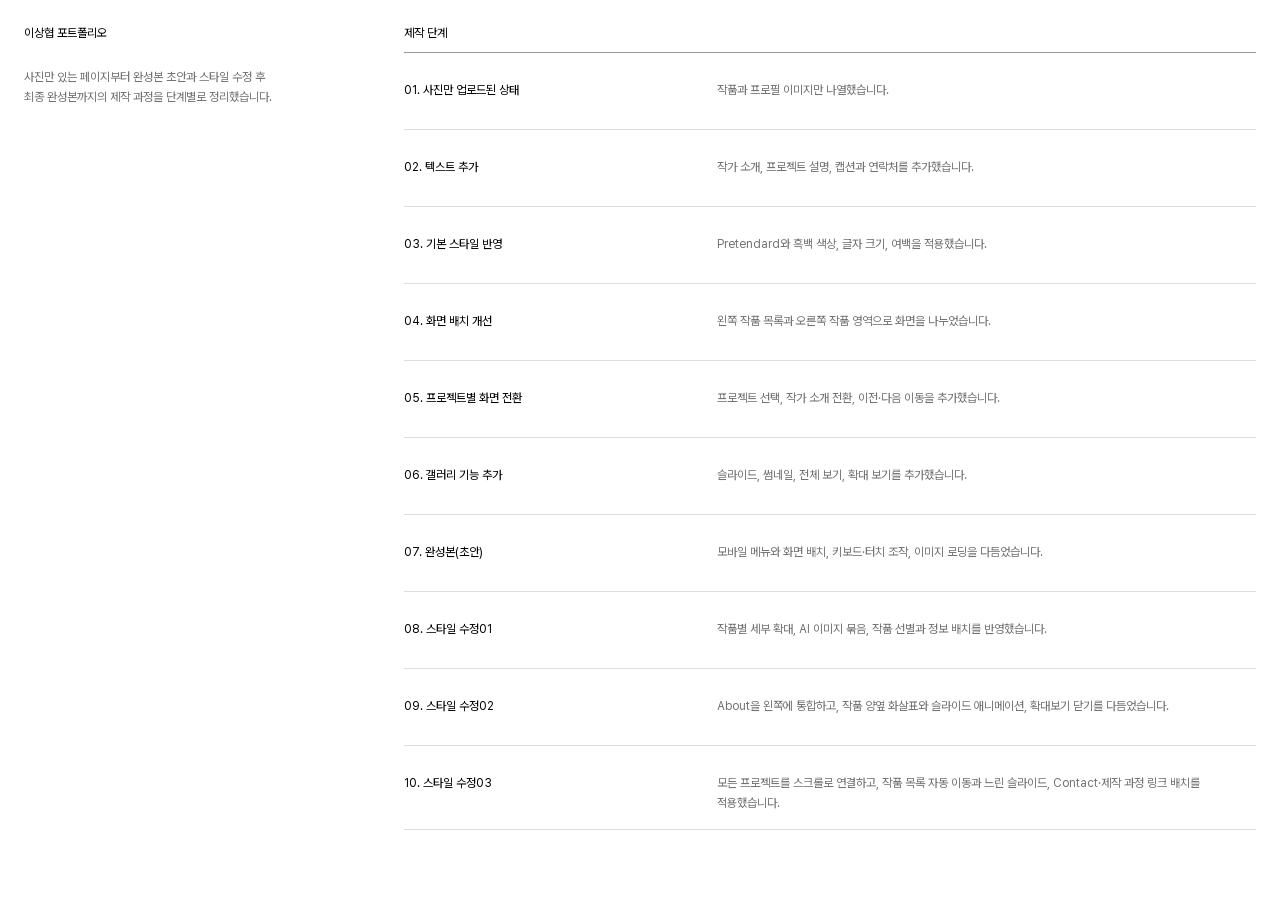
==== index.html @ 027a7646 "Style the stage index and align stage 10 URL with its title" ====
<!doctype html>
<html lang="ko">
  <head>
    <meta charset="utf-8" />
    <meta name="viewport" content="width=device-width, initial-scale=1" />
    <title>이상협 포트폴리오 — 단계별 페이지</title>
    <link rel="stylesheet" href="style.css" />
    <link rel="preload" href="assets/fonts/PretendardVariable.woff2" as="font" type="font/woff2" crossorigin />
  </head>
  <body>
    <header>
      <h1>이상협 포트폴리오</h1>
      <p>
        사진만 있는 페이지부터 완성본 초안과 스타일 수정 후 <br />최종 완성본까지의 제작 과정을 단계별로 정리했습니다.
      </p>
    </header>
    <main>
      <h2>제작 단계</h2>
      <ol>
        <li>
          <h3><a href="stages/01-html/">01. 사진만 업로드된 상태</a></h3>
          <p>작품과 프로필 이미지만 나열했습니다.</p>
        </li>
        <li>
          <h3><a href="stages/02-html-text/">02. 텍스트 추가</a></h3>
          <p>작가 소개, 프로젝트 설명, 캡션과 연락처를 추가했습니다.</p>
        </li>
        <li>
          <h3><a href="stages/03-style/">03. 기본 스타일 반영</a></h3>
          <p>Pretendard와 흑백 색상, 글자 크기, 여백을 적용했습니다.</p>
        </li>
        <li>
          <h3><a href="stages/04-layout/">04. 화면 배치 개선</a></h3>
          <p>왼쪽 작품 목록과 오른쪽 작품 영역으로 화면을 나누었습니다.</p>
        </li>
        <li>
          <h3><a href="stages/05-navigation/">05. 프로젝트별 화면 전환</a></h3>
          <p>프로젝트 선택, 작가 소개 전환, 이전·다음 이동을 추가했습니다.</p>
        </li>
        <li>
          <h3><a href="stages/06-gallery/">06. 갤러리 기능 추가</a></h3>
          <p>슬라이드, 썸네일, 전체 보기, 확대 보기를 추가했습니다.</p>
        </li>
        <li>
          <h3><a href="stages/07-final/">07. 완성본(초안)</a></h3>
          <p>모바일 메뉴와 화면 배치, 키보드·터치 조작, 이미지 로딩을 다듬었습니다.</p>
        </li>
        <li>
          <h3><a href="stages/08-style-revision/">08. 스타일 수정01</a></h3>
          <p>작품별 세부 확대, AI 이미지 묶음, 작품 선별과 정보 배치를 반영했습니다.</p>
        </li>
        <li>
          <h3><a href="stages/09-layout-interaction/">09. 스타일 수정02</a></h3>
          <p>About을 왼쪽에 통합하고, 작품 양옆 화살표와 슬라이드 애니메이션, 확대보기 닫기를 다듬었습니다.</p>
        </li>
        <li>
          <h3><a href="stages/10-style-revision-03/">10. 스타일 수정03</a></h3>
          <p>
            모든 프로젝트를 스크롤로 연결하고, 작품 목록 자동 이동과 느린 슬라이드, Contact·제작 과정 링크 배치를
            적용했습니다.
          </p>
        </li>
      </ol>
    </main>
  </body>
</html>
---- style.css ----
@font-face {
  font-family: Pretendard;
  src: url("assets/fonts/PretendardVariable.woff2") format("woff2");
  font-weight: 100 900;
  font-display: swap;
}
* { box-sizing: border-box; }
body {
  display: grid; grid-template-columns: minmax(220px, .7fr) minmax(0, 1.8fr); gap: 48px;
  margin: 0; padding: 24px; background: #fff; color: #000;
  font: 400 12px/1.65 Pretendard, sans-serif; -webkit-font-smoothing: antialiased;
}
h1, h2, h3, p { margin: 0; font: inherit; }
header { position: sticky; top: 24px; align-self: start; }
header p { max-width: 280px; margin-top: 24px; color: #737373; word-break: keep-all; }
main { min-width: 0; }
h2 { padding-bottom: 8px; border-bottom: 1px solid #999; }
ol { margin: 0; padding: 0; list-style: none; }
li { display: grid; grid-template-columns: minmax(150px, .7fr) minmax(0, 1.3fr); align-items: baseline; gap: 24px; padding: 16px 0; border-bottom: 1px solid #ddd; }
li p { color: #737373; word-break: keep-all; overflow-wrap: anywhere; }
a { display: inline-flex; align-items: center; min-height: 44px; color: inherit; text-decoration: none; }
a:hover { text-decoration: underline; text-underline-offset: 4px; }
a:focus-visible { outline: 2px solid #000; outline-offset: 4px; }
::selection { background: #000; color: #fff; }
@media (max-width: 900px) {
  body { grid-template-columns: 220px minmax(0, 1fr); gap: 32px; }
  li { grid-template-columns: 1fr; gap: 4px; }
}
@media (max-width: 640px) {
  body { grid-template-columns: 1fr; gap: 32px; padding: 20px; }
  header { position: static; }
  header p { max-width: none; margin-top: 12px; }
}
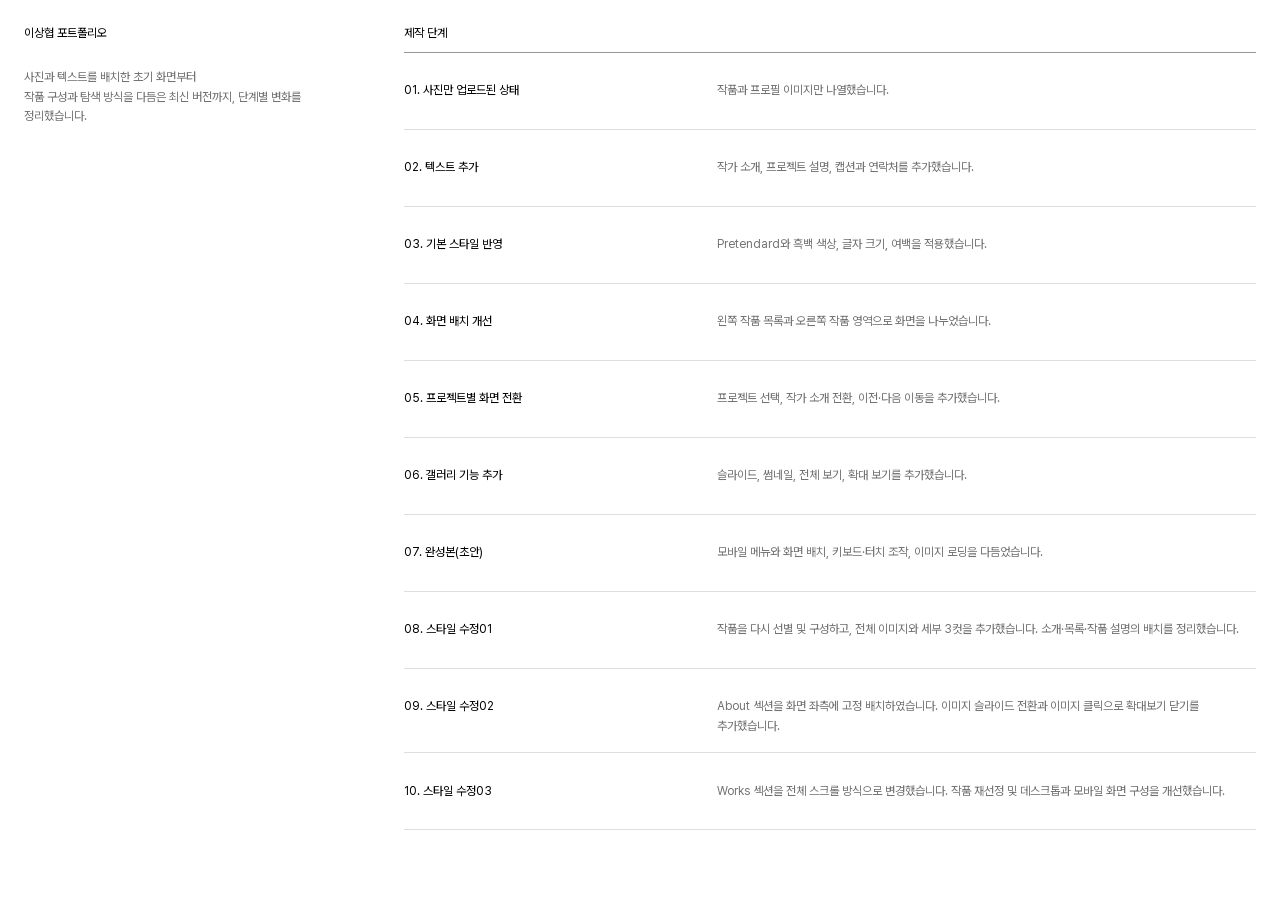
==== commit 93fd8175: "Clarify stage descriptions and emphasize mobile section headings" ====
--- a/index.html
+++ b/index.html
@@ -11,7 +11,8 @@
     <header>
       <h1>이상협 포트폴리오</h1>
       <p>
-        사진만 있는 페이지부터 완성본 초안과 스타일 수정 후 <br />최종 완성본까지의 제작 과정을 단계별로 정리했습니다.
+        사진과 텍스트를 배치한 초기 화면부터 <br />작품 구성과 탐색 방식을 다듬은 최신 버전까지, 단계별 변화를
+        정리했습니다.
       </p>
     </header>
     <main>
@@ -47,17 +48,22 @@
         </li>
         <li>
           <h3><a href="stages/08-style-revision/">08. 스타일 수정01</a></h3>
-          <p>작품별 세부 확대, AI 이미지 묶음, 작품 선별과 정보 배치를 반영했습니다.</p>
+          <p>
+            작품을 다시 선별 및 구성하고, 전체 이미지와 세부 3컷을 추가했습니다. 소개·목록·작품 설명의 배치를
+            정리했습니다.
+          </p>
         </li>
         <li>
           <h3><a href="stages/09-layout-interaction/">09. 스타일 수정02</a></h3>
-          <p>About을 왼쪽에 통합하고, 작품 양옆 화살표와 슬라이드 애니메이션, 확대보기 닫기를 다듬었습니다.</p>
+          <p>
+            About 섹션을 화면 좌측에 고정 배치하였습니다. 이미지 슬라이드 전환과 이미지 클릭으로 확대보기 닫기를
+            추가했습니다.
+          </p>
         </li>
         <li>
           <h3><a href="stages/10-style-revision-03/">10. 스타일 수정03</a></h3>
           <p>
-            모든 프로젝트를 스크롤로 연결하고, 작품 목록 자동 이동과 느린 슬라이드, Contact·제작 과정 링크 배치를
-            적용했습니다.
+            Works 섹션을 전체 스크롤 방식으로 변경했습니다. 작품 재선정 및 데스크톱과 모바일 화면 구성을 개선했습니다.
           </p>
         </li>
       </ol>
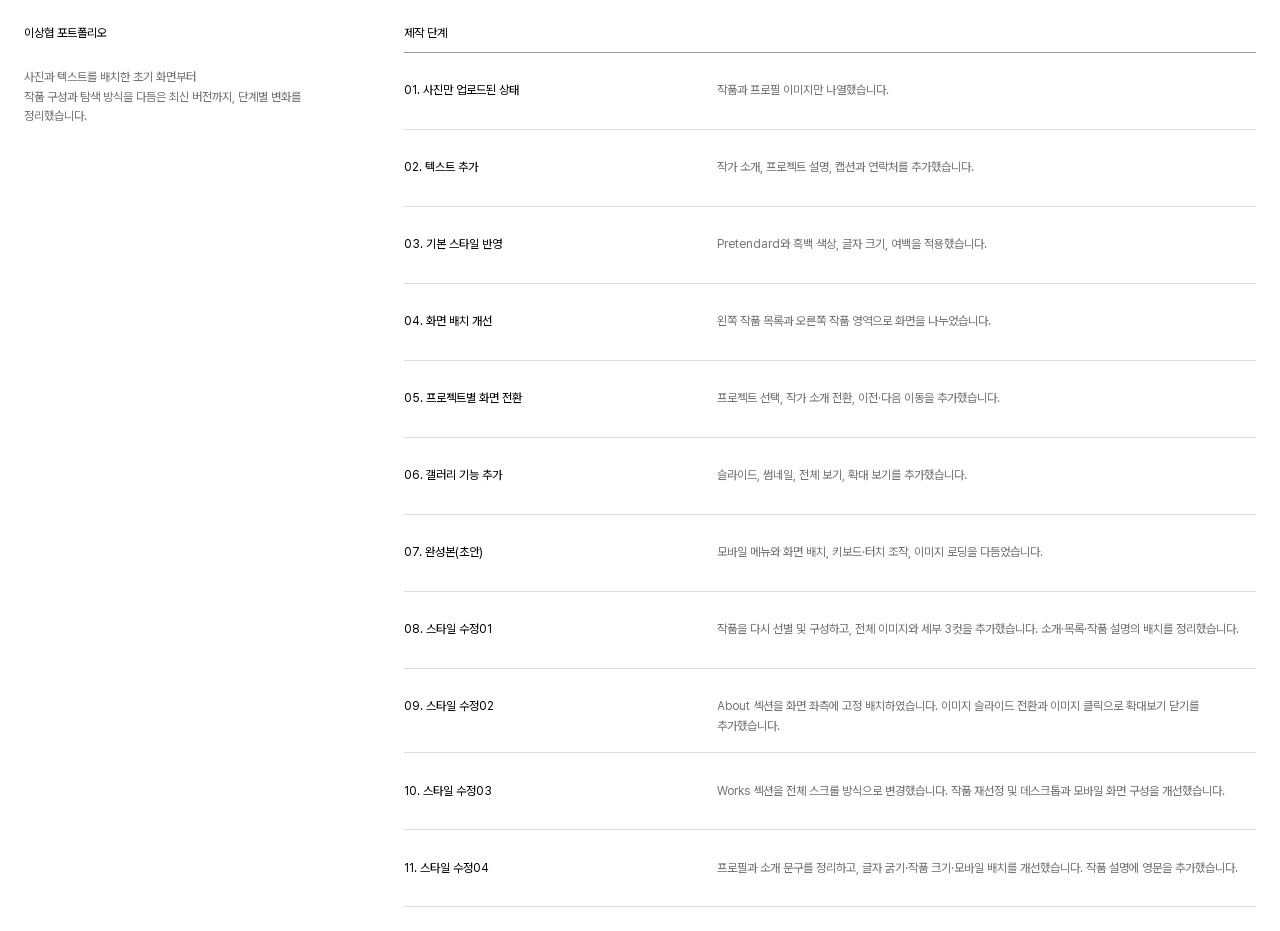
==== commit 4e2f10ff: "Add stage 11 style revision with inline artwork magnifier" ====
--- a/index.html
+++ b/index.html
@@ -66,6 +66,10 @@
             Works 섹션을 전체 스크롤 방식으로 변경했습니다. 작품 재선정 및 데스크톱과 모바일 화면 구성을 개선했습니다.
           </p>
         </li>
+        <li>
+          <h3><a href="stages/11-style-revision-04/">11. 스타일 수정04</a></h3>
+          <p>프로필과 소개 문구를 정리하고, 글자 굵기·작품 크기·모바일 배치를 개선했습니다. 작품 설명에 영문을 추가했습니다.</p>
+        </li>
       </ol>
     </main>
   </body>
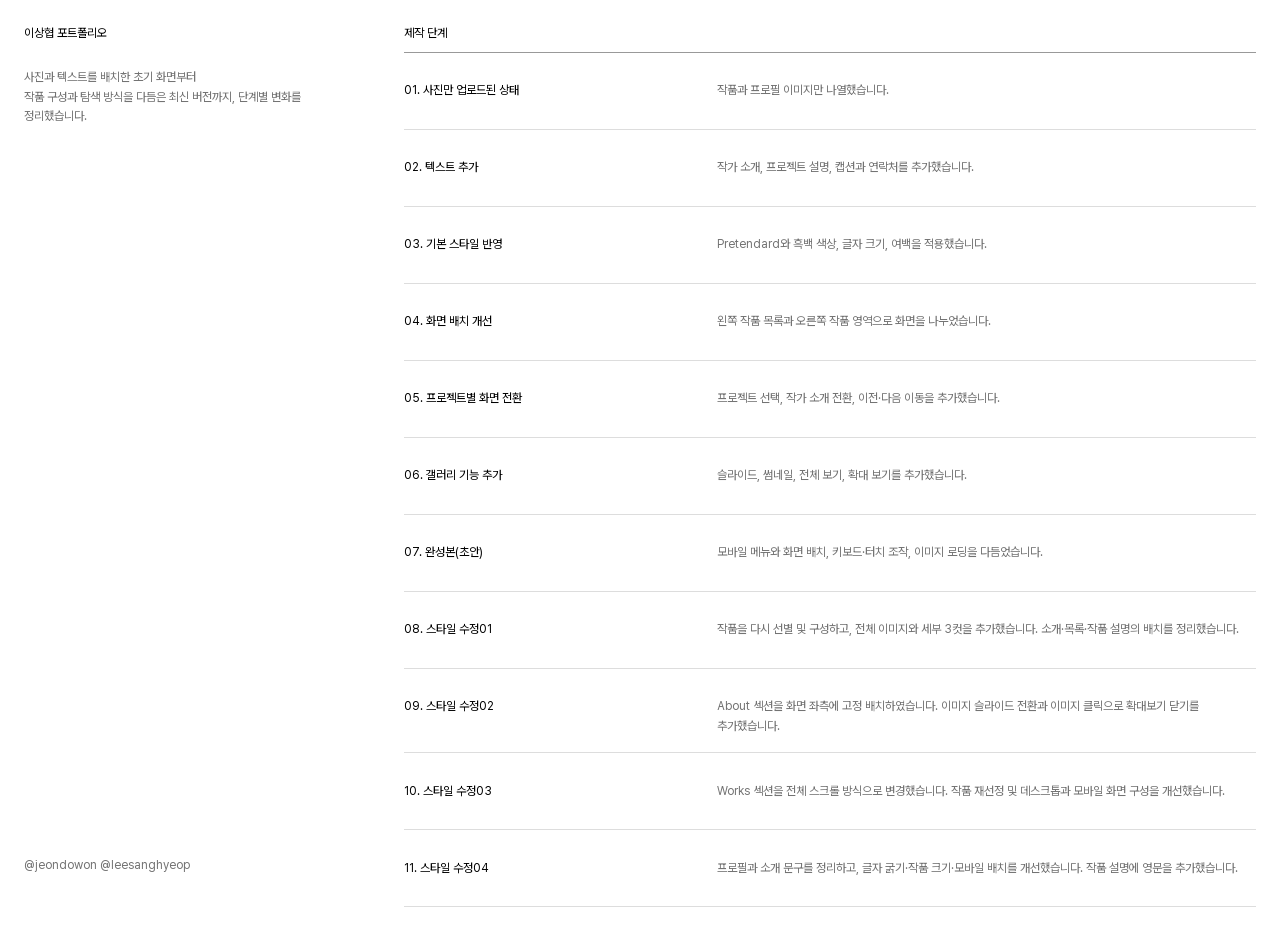
==== commit c142b9d8: "Add creator credits to stage index footer" ====
--- a/index.html
+++ b/index.html
@@ -72,5 +72,6 @@
         </li>
       </ol>
     </main>
+    <footer class="credits">@jeondowon @leesanghyeop</footer>
   </body>
 </html>
--- a/style.css
+++ b/style.css
@@ -14,6 +14,7 @@
 header { position: sticky; top: 24px; align-self: start; }
 header p { max-width: 280px; margin-top: 24px; color: #737373; word-break: keep-all; }
 main { min-width: 0; }
+.credits { position: fixed; left: 24px; bottom: 24px; color: #737373; }
 h2 { padding-bottom: 8px; border-bottom: 1px solid #999; }
 ol { margin: 0; padding: 0; list-style: none; }
 li { display: grid; grid-template-columns: minmax(150px, .7fr) minmax(0, 1.3fr); align-items: baseline; gap: 24px; padding: 16px 0; border-bottom: 1px solid #ddd; }
@@ -30,4 +31,5 @@
   body { grid-template-columns: 1fr; gap: 32px; padding: 20px; }
   header { position: static; }
   header p { max-width: none; margin-top: 12px; }
+  .credits { position: static; }
 }
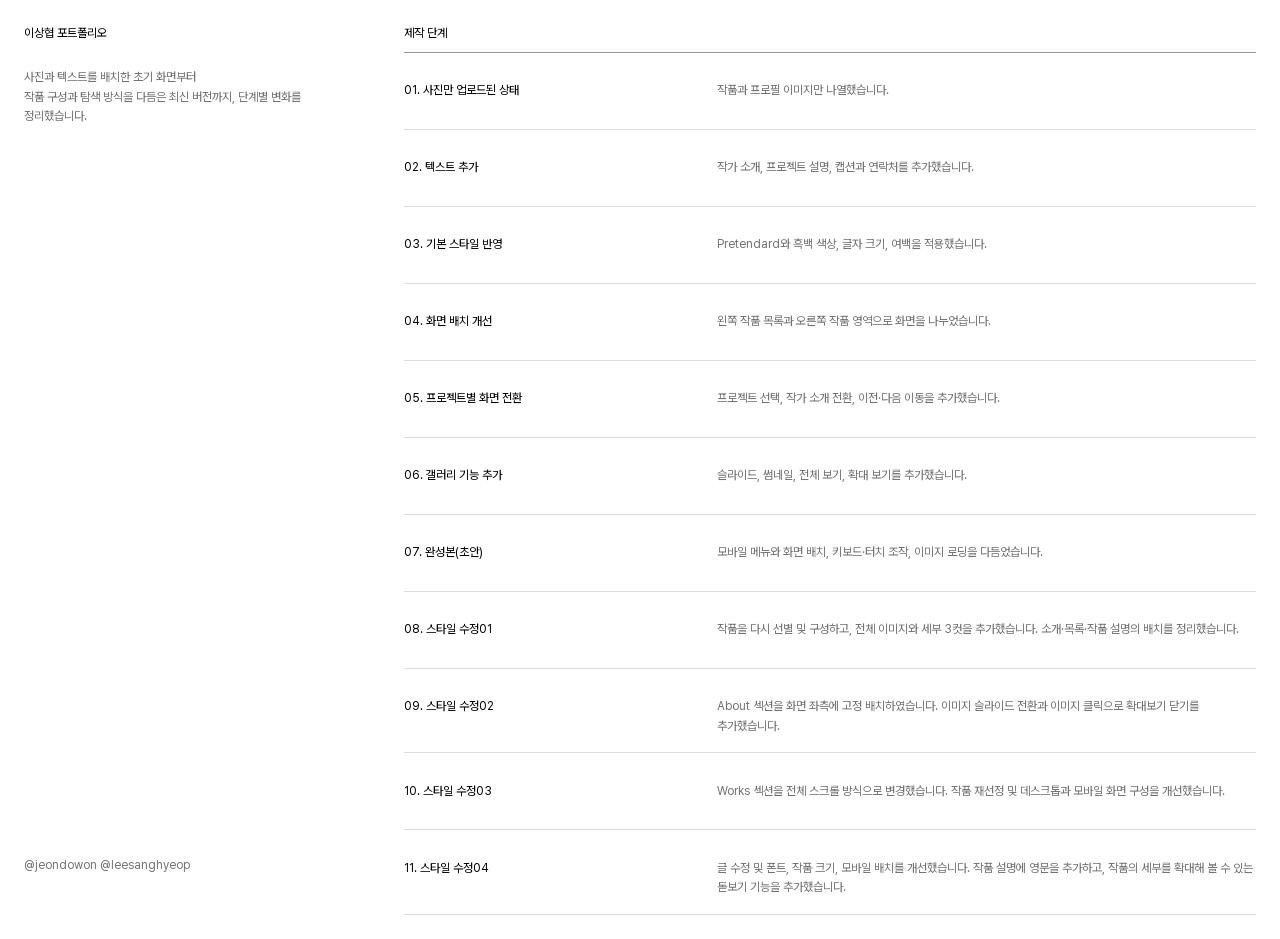
==== commit 18924f58: "Update stage 11 description with magnifier feature" ====
--- a/index.html
+++ b/index.html
@@ -68,7 +68,7 @@
         </li>
         <li>
           <h3><a href="stages/11-style-revision-04/">11. 스타일 수정04</a></h3>
-          <p>프로필과 소개 문구를 정리하고, 글자 굵기·작품 크기·모바일 배치를 개선했습니다. 작품 설명에 영문을 추가했습니다.</p>
+          <p>글 수정 및 폰트, 작품 크기, 모바일 배치를 개선했습니다. 작품 설명에 영문을 추가하고, 작품의 세부를 확대해 볼 수 있는 돋보기 기능을 추가했습니다.</p>
         </li>
       </ol>
     </main>
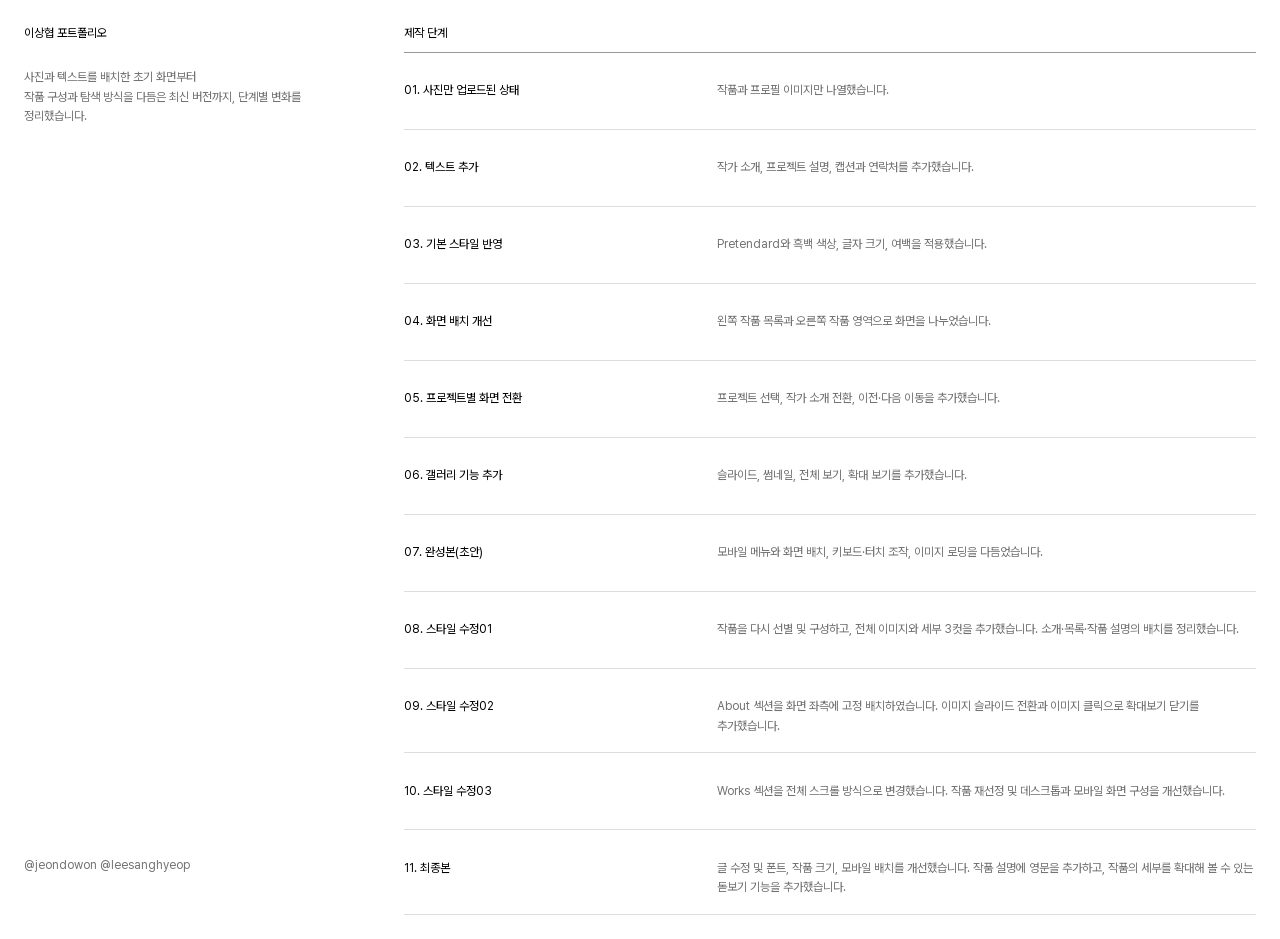
==== commit e4ed2be0: "Rename stage 11 to final version" ====
--- a/index.html
+++ b/index.html
@@ -67,7 +67,7 @@
           </p>
         </li>
         <li>
-          <h3><a href="stages/11-style-revision-04/">11. 스타일 수정04</a></h3>
+          <h3><a href="stages/11-style-revision-04/">11. 최종본</a></h3>
           <p>글 수정 및 폰트, 작품 크기, 모바일 배치를 개선했습니다. 작품 설명에 영문을 추가하고, 작품의 세부를 확대해 볼 수 있는 돋보기 기능을 추가했습니다.</p>
         </li>
       </ol>
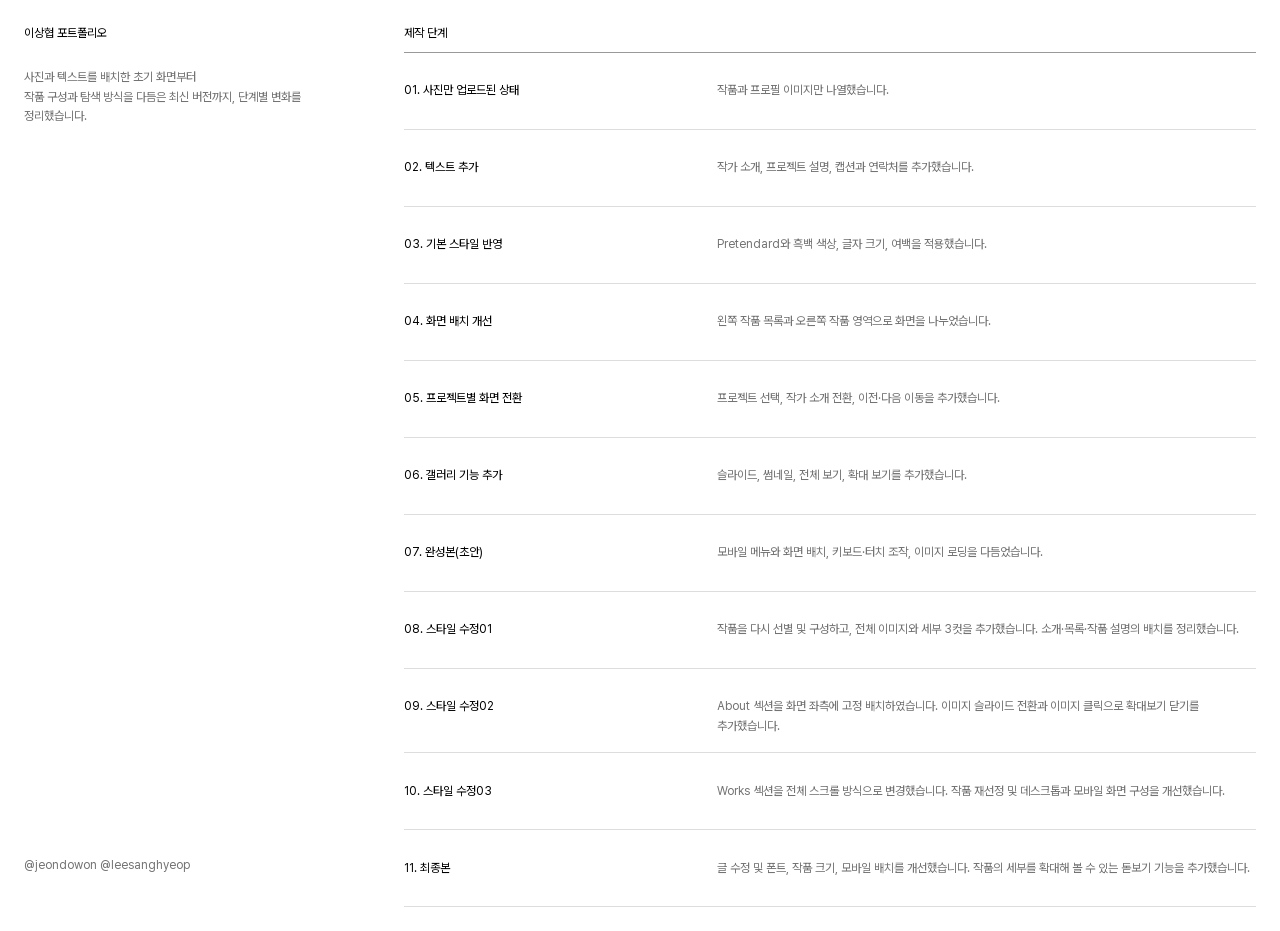
==== commit b6f4e83c: "deleted English descriptions" ====
--- a/index.html
+++ b/index.html
@@ -68,7 +68,7 @@
         </li>
         <li>
           <h3><a href="stages/11-style-revision-04/">11. 최종본</a></h3>
-          <p>글 수정 및 폰트, 작품 크기, 모바일 배치를 개선했습니다. 작품 설명에 영문을 추가하고, 작품의 세부를 확대해 볼 수 있는 돋보기 기능을 추가했습니다.</p>
+          <p>글 수정 및 폰트, 작품 크기, 모바일 배치를 개선했습니다. 작품의 세부를 확대해 볼 수 있는 돋보기 기능을 추가했습니다.</p>
         </li>
       </ol>
     </main>
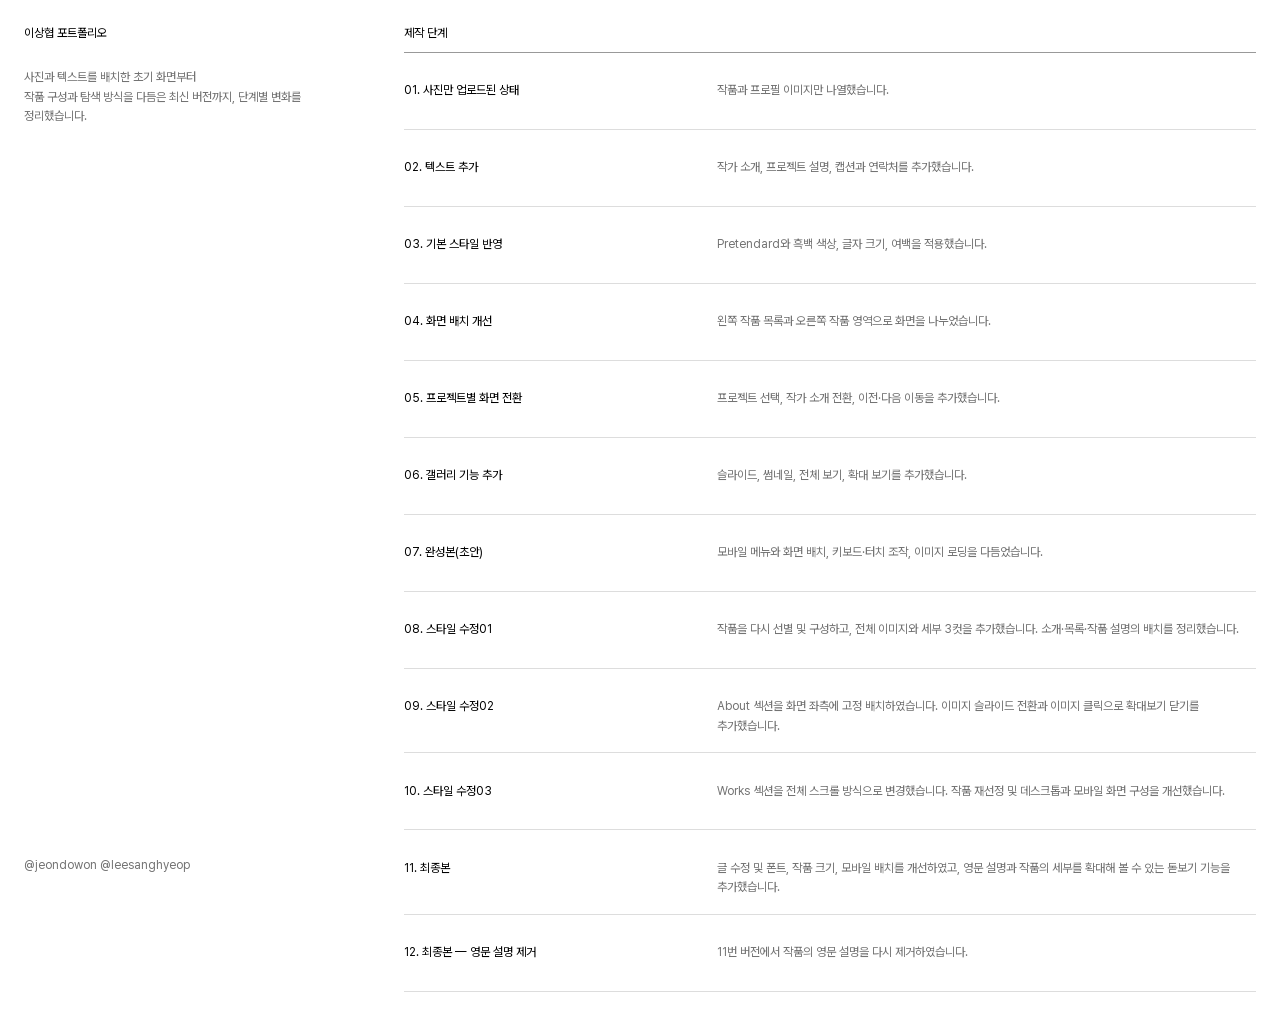
==== commit fd86b149: "ver 12" ====
--- a/index.html
+++ b/index.html
@@ -68,7 +68,11 @@
         </li>
         <li>
           <h3><a href="stages/11-style-revision-04/">11. 최종본</a></h3>
-          <p>글 수정 및 폰트, 작품 크기, 모바일 배치를 개선했습니다. 작품의 세부를 확대해 볼 수 있는 돋보기 기능을 추가했습니다.</p>
+          <p>글 수정 및 폰트, 작품 크기, 모바일 배치를 개선하였고, 영문 설명과 작품의 세부를 확대해 볼 수 있는 돋보기 기능을 추가했습니다.</p>
+        </li>
+        <li>
+          <h3><a href="stages/12-korean-descriptions/">12. 최종본 — 영문 설명 제거</a></h3>
+          <p>11번 버전에서 작품의 영문 설명을 다시 제거하였습니다.</p>
         </li>
       </ol>
     </main>
